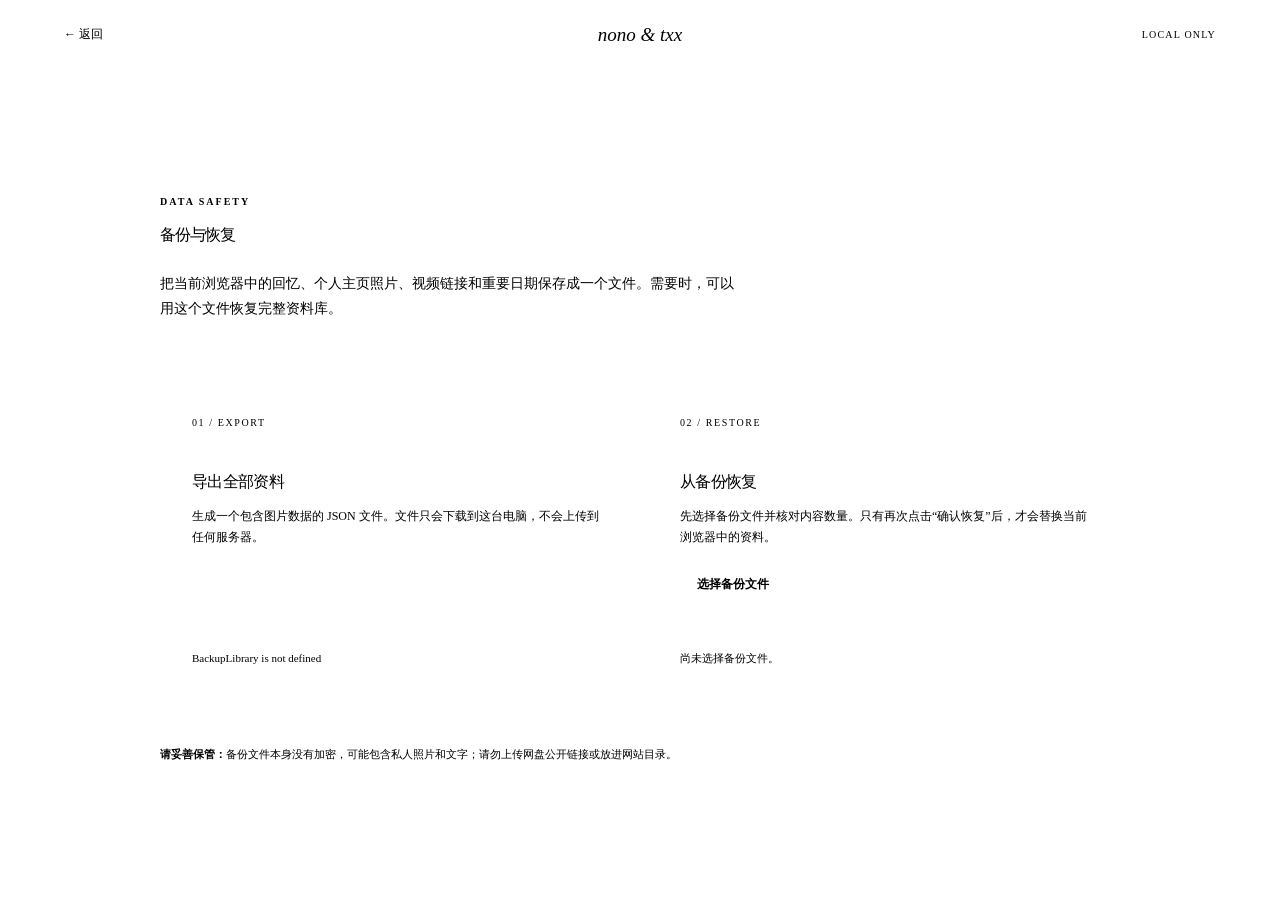
==== backup.html @ c2d9bd1e "Publish public website" ====
<!doctype html>
<html lang="zh-CN">
<head>
  <meta charset="UTF-8"><meta name="viewport" content="width=device-width,initial-scale=1"><meta name="theme-color" content="#fafafa">
  <link rel="icon" type="image/png" href="assets/site-logo-128.png"><link rel="stylesheet" href="assets/page-transitions.css">
  <title>备份与恢复 · nono &amp; txx</title>
  <style>
    :root{font-family:var(--ui-font-sans);color:var(--ui-ink);background:var(--ui-bg)}*{box-sizing:border-box}body{min-width:320px;margin:0;background:var(--ui-bg);-webkit-font-smoothing:antialiased}button,input{font:inherit}button{cursor:pointer}.top{display:grid;height:68px;grid-template-columns:1fr auto 1fr;align-items:center;padding:0 clamp(22px,5vw,76px);border-bottom:1px solid var(--ui-line)}.back{justify-self:start;padding:8px 0;color:var(--ui-muted);border:0;background:none;font-size:12px}.brand{font:italic 19px/1 Georgia,serif}.status{justify-self:end;color:var(--ui-muted);font-size:10px;letter-spacing:.12em}main{width:min(960px,calc(100% - 64px));margin:auto;padding:clamp(72px,10vw,130px) 0 100px}.eyebrow{margin:0 0 18px;color:var(--ui-accent);font-size:10px;font-weight:700;letter-spacing:.2em}.intro{max-width:700px}.intro h1{margin:0;font:500 clamp(48px,7vw,82px)/.95 var(--ui-font-display);letter-spacing:-.06em}.intro>p:last-child{max-width:580px;margin:25px 0 0;color:var(--ui-muted);font-size:14px;line-height:1.8}.grid{display:grid;grid-template-columns:1fr 1fr;gap:16px;margin-top:64px}.card{display:flex;min-height:320px;flex-direction:column;padding:32px;border:1px solid var(--ui-line);border-radius:var(--ui-radius-md);background:var(--ui-surface)}.card-index{color:var(--ui-muted);font-size:10px;letter-spacing:.16em}.card h2{margin:44px 0 13px;font:500 30px/1.1 var(--ui-font-display);letter-spacing:-.04em}.card p{margin:0;color:var(--ui-muted);font-size:12px;line-height:1.75}.card-actions{display:flex;gap:9px;align-items:center;margin-top:auto;padding-top:28px}.primary,.secondary{min-height:42px;padding:0 17px;border-radius:var(--ui-radius-pill);font-size:12px;font-weight:700}.primary{color:#fff;border:1px solid var(--ui-ink);background:var(--ui-ink)}.secondary{color:var(--ui-ink);border:1px solid var(--ui-line);background:transparent}.primary:hover,.secondary:hover{transform:translateY(-1px)}.file{position:relative;overflow:hidden}.file input{position:absolute;inset:0;opacity:0;cursor:pointer}.summary{margin-top:16px;padding:15px 0;border-top:1px solid var(--ui-line);color:var(--ui-muted);font-size:11px;line-height:1.7}.summary b{color:var(--ui-ink);font-weight:600}.notice{margin:30px 0 0;color:var(--ui-muted);font-size:11px;line-height:1.8}.notice strong{color:var(--ui-danger)}.toast{position:fixed;right:28px;bottom:28px;max-width:420px;padding:13px 17px;color:#fff;border-radius:12px;background:var(--ui-ink);box-shadow:var(--ui-shadow-dialog);font-size:12px;opacity:0;transform:translateY(9px);pointer-events:none;transition:opacity .2s,transform .25s var(--ui-ease-out)}.toast.show{opacity:1;transform:none}.toast.error{background:var(--ui-danger)}button:disabled{cursor:wait;opacity:.5}@media(max-width:700px){.top{padding:0 20px}.status{display:none}main{width:min(100% - 36px,960px);padding:62px 0 78px}.grid{grid-template-columns:1fr;margin-top:46px}.card{min-height:280px;padding:25px}.toast{right:18px;bottom:18px;left:18px;text-align:center}}
  </style>
</head>
<body>
  <header class="top"><button class="back" id="back" type="button">← 返回</button><div class="brand">nono &amp; txx</div><span class="status">LOCAL ONLY</span></header>
  <main>
    <section class="intro"><p class="eyebrow">DATA SAFETY</p><h1>备份与恢复</h1><p>把当前浏览器中的回忆、个人主页照片、视频链接和重要日期保存成一个文件。需要时，可以用这个文件恢复完整资料库。</p></section>
    <section class="grid">
      <article class="card"><span class="card-index">01 / EXPORT</span><h2>导出全部资料</h2><p>生成一个包含图片数据的 JSON 文件。文件只会下载到这台电脑，不会上传到任何服务器。</p><div class="card-actions"><button class="primary" id="export" type="button">下载备份</button></div><div class="summary" id="currentSummary">正在读取本地资料…</div></article>
      <article class="card"><span class="card-index">02 / RESTORE</span><h2>从备份恢复</h2><p>先选择备份文件并核对内容数量。只有再次点击“确认恢复”后，才会替换当前浏览器中的资料。</p><div class="card-actions"><label class="secondary file">选择备份文件<input id="importFile" type="file" accept="application/json,.json"></label><button class="primary" id="restore" type="button" hidden>确认恢复</button></div><div class="summary" id="importSummary">尚未选择备份文件。</div></article>
    </section>
    <p class="notice"><strong>请妥善保管：</strong>备份文件本身没有加密，可能包含私人照片和文字；请勿上传网盘公开链接或放进网站目录。</p>
  </main>
  <div class="toast" id="toast" role="status" aria-live="polite"></div>
  <script src="assets/video-library.js"></script>
  <script src="assets/backup-library.js"></script>
  <script>
    const $=id=>document.getElementById(id);let pending=null,timer=0;
    const describe=value=>`回忆 ${value.memories} · 个人照片 ${value.profiles} · 视频 ${value.videos} · 日期 ${value.dates}`;
    function toast(message,error=false){clearTimeout(timer);$('toast').textContent=message;$('toast').classList.toggle('error',error);$('toast').classList.add('show');timer=setTimeout(()=>$('toast').classList.remove('show'),2600)}
    async function refresh(){try{const data=await BackupLibrary.snapshot();$('currentSummary').innerHTML=`当前内容：<b>${describe(BackupLibrary.counts(data))}</b>`}catch(error){$('currentSummary').textContent=error.message;toast(error.message,true)}}
    $('export').onclick=async()=>{const button=$('export');button.disabled=true;try{const data=await BackupLibrary.snapshot();BackupLibrary.download(data);toast('备份文件已生成。')}catch(error){toast(error.message||'备份失败，请重试。',true)}finally{button.disabled=false}};
    $('importFile').onchange=async()=>{pending=null;$('restore').hidden=true;const file=$('importFile').files[0];if(!file){$('importSummary').textContent='尚未选择备份文件。';return}try{pending=await BackupLibrary.fromFile(file);const count=BackupLibrary.counts(pending);$('importSummary').innerHTML=`文件日期：<b>${new Date(pending.createdAt).toLocaleString('zh-CN')}</b><br>包含：<b>${describe(count)}</b>`;$('restore').hidden=false}catch(error){$('importSummary').textContent=error.message;toast(error.message,true)}};
    $('restore').onclick=async()=>{if(!pending)return;if(!confirm('恢复会替换当前浏览器中的回忆、个人照片、视频和重要日期。确定继续吗？'))return;const button=$('restore');button.disabled=true;try{await BackupLibrary.restore(pending);toast('恢复完成，资料已重新载入。');pending=null;$('importFile').value='';button.hidden=true;$('importSummary').textContent='恢复完成。你可以返回各页面检查内容。';await refresh()}catch(error){toast(error.message||'恢复失败，原有资料已尽力保留。',true)}finally{button.disabled=false}};
    $('back').onclick=()=>{if(sessionStorage.getItem('nono-index-parent')==='1'&&history.length>1){sessionStorage.removeItem('nono-index-parent');sessionStorage.setItem('nono-index-reset','1');history.back()}else location.replace('index.html')};
    refresh();
  </script>
</body>
</html>
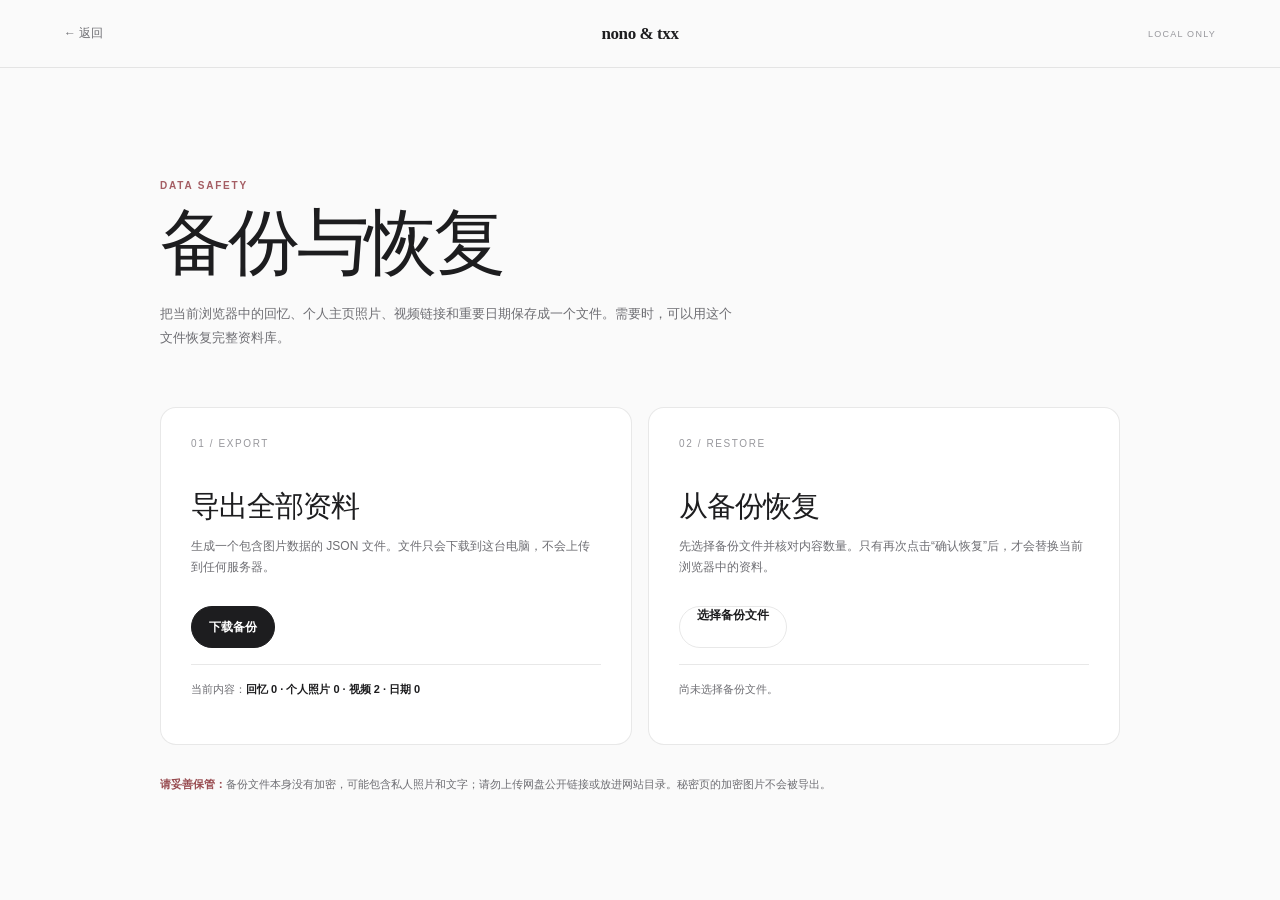
==== commit 25b26bc1: "Refresh public site design" ====
--- a/backup.html
+++ b/backup.html
@@ -5,7 +5,7 @@
   <link rel="icon" type="image/png" href="assets/site-logo-128.png"><link rel="stylesheet" href="assets/page-transitions.css">
   <title>备份与恢复 · nono &amp; txx</title>
   <style>
-    :root{font-family:var(--ui-font-sans);color:var(--ui-ink);background:var(--ui-bg)}*{box-sizing:border-box}body{min-width:320px;margin:0;background:var(--ui-bg);-webkit-font-smoothing:antialiased}button,input{font:inherit}button{cursor:pointer}.top{display:grid;height:68px;grid-template-columns:1fr auto 1fr;align-items:center;padding:0 clamp(22px,5vw,76px);border-bottom:1px solid var(--ui-line)}.back{justify-self:start;padding:8px 0;color:var(--ui-muted);border:0;background:none;font-size:12px}.brand{font:italic 19px/1 Georgia,serif}.status{justify-self:end;color:var(--ui-muted);font-size:10px;letter-spacing:.12em}main{width:min(960px,calc(100% - 64px));margin:auto;padding:clamp(72px,10vw,130px) 0 100px}.eyebrow{margin:0 0 18px;color:var(--ui-accent);font-size:10px;font-weight:700;letter-spacing:.2em}.intro{max-width:700px}.intro h1{margin:0;font:500 clamp(48px,7vw,82px)/.95 var(--ui-font-display);letter-spacing:-.06em}.intro>p:last-child{max-width:580px;margin:25px 0 0;color:var(--ui-muted);font-size:14px;line-height:1.8}.grid{display:grid;grid-template-columns:1fr 1fr;gap:16px;margin-top:64px}.card{display:flex;min-height:320px;flex-direction:column;padding:32px;border:1px solid var(--ui-line);border-radius:var(--ui-radius-md);background:var(--ui-surface)}.card-index{color:var(--ui-muted);font-size:10px;letter-spacing:.16em}.card h2{margin:44px 0 13px;font:500 30px/1.1 var(--ui-font-display);letter-spacing:-.04em}.card p{margin:0;color:var(--ui-muted);font-size:12px;line-height:1.75}.card-actions{display:flex;gap:9px;align-items:center;margin-top:auto;padding-top:28px}.primary,.secondary{min-height:42px;padding:0 17px;border-radius:var(--ui-radius-pill);font-size:12px;font-weight:700}.primary{color:#fff;border:1px solid var(--ui-ink);background:var(--ui-ink)}.secondary{color:var(--ui-ink);border:1px solid var(--ui-line);background:transparent}.primary:hover,.secondary:hover{transform:translateY(-1px)}.file{position:relative;overflow:hidden}.file input{position:absolute;inset:0;opacity:0;cursor:pointer}.summary{margin-top:16px;padding:15px 0;border-top:1px solid var(--ui-line);color:var(--ui-muted);font-size:11px;line-height:1.7}.summary b{color:var(--ui-ink);font-weight:600}.notice{margin:30px 0 0;color:var(--ui-muted);font-size:11px;line-height:1.8}.notice strong{color:var(--ui-danger)}.toast{position:fixed;right:28px;bottom:28px;max-width:420px;padding:13px 17px;color:#fff;border-radius:12px;background:var(--ui-ink);box-shadow:var(--ui-shadow-dialog);font-size:12px;opacity:0;transform:translateY(9px);pointer-events:none;transition:opacity .2s,transform .25s var(--ui-ease-out)}.toast.show{opacity:1;transform:none}.toast.error{background:var(--ui-danger)}button:disabled{cursor:wait;opacity:.5}@media(max-width:700px){.top{padding:0 20px}.status{display:none}main{width:min(100% - 36px,960px);padding:62px 0 78px}.grid{grid-template-columns:1fr;margin-top:46px}.card{min-height:280px;padding:25px}.toast{right:18px;bottom:18px;left:18px;text-align:center}}
+    :root{font-family:var(--ui-font-sans);color:var(--ui-ink);background:var(--ui-bg)}*{box-sizing:border-box}body{min-width:320px;margin:0;background:var(--ui-bg);-webkit-font-smoothing:antialiased}button,input{font:inherit}button{cursor:pointer}.top{position:sticky;top:0;z-index:5;display:grid;height:var(--ui-header-height);grid-template-columns:1fr auto 1fr;align-items:center;padding:0 var(--ui-page-gutter);border-bottom:1px solid var(--ui-line);background:rgba(250,250,250,.94)}.back{justify-self:start;padding:8px 0;color:var(--ui-muted);border:0;background:none;font-size:12px}.brand{font:600 17px/1 var(--ui-font-display);letter-spacing:-.025em}.status{justify-self:end;color:var(--ui-faint);font-size:9px;letter-spacing:.14em}main{width:min(960px,calc(100% - 64px));margin:auto;padding:clamp(72px,9vw,112px) 0 100px}.eyebrow{margin:0 0 16px;color:var(--ui-accent);font-size:10px;font-weight:700;letter-spacing:.18em}.intro{max-width:700px}.intro h1{margin:0;font:500 clamp(48px,6vw,72px)/1.02 var(--ui-font-display);letter-spacing:-.05em}.intro>p:last-child{max-width:580px;margin:22px 0 0;color:var(--ui-muted);font-size:13px;line-height:1.8}.grid{display:grid;grid-template-columns:1fr 1fr;gap:16px;margin-top:58px}.card{display:flex;min-height:306px;flex-direction:column;padding:30px;border:1px solid var(--ui-line);border-radius:var(--ui-radius-md);background:var(--ui-surface);box-shadow:none;transition:transform .22s var(--ui-ease-out),box-shadow .22s ease}.card:hover{box-shadow:var(--ui-shadow-card);transform:translateY(-2px)}.card-index{color:var(--ui-faint);font-size:10px;letter-spacing:.16em}.card h2{margin:42px 0 13px;font:500 29px/1.1 var(--ui-font-display);letter-spacing:-.035em}.card p{margin:0;color:var(--ui-muted);font-size:12px;line-height:1.75}.card-actions{display:flex;gap:9px;align-items:center;margin-top:auto;padding-top:28px}.primary,.secondary{min-height:42px;padding:0 17px;border-radius:var(--ui-radius-pill);font-size:12px;font-weight:700;transition:transform .2s var(--ui-ease-out),background .2s ease}.primary{color:#fff;border:1px solid var(--ui-ink);background:var(--ui-ink)}.secondary{color:var(--ui-ink);border:1px solid var(--ui-line);background:transparent}.primary:hover,.secondary:hover{transform:translateY(-1px)}.file{position:relative;overflow:hidden}.file input{position:absolute;inset:0;opacity:0;cursor:pointer}.summary{margin-top:16px;padding:15px 0;border-top:1px solid var(--ui-line);color:var(--ui-muted);font-size:11px;line-height:1.7}.summary b{color:var(--ui-ink);font-weight:600}.notice{margin:30px 0 0;color:var(--ui-muted);font-size:11px;line-height:1.8}.notice strong{color:var(--ui-danger)}.toast{position:fixed;right:28px;bottom:28px;max-width:420px;padding:13px 17px;color:#fff;border-radius:12px;background:var(--ui-ink);box-shadow:var(--ui-shadow-dialog);font-size:12px;opacity:0;transform:translateY(9px);pointer-events:none;transition:opacity .2s,transform .25s var(--ui-ease-out)}.toast.show{opacity:1;transform:none}.toast.error{background:var(--ui-danger)}button:disabled{cursor:wait;opacity:.5}@media(max-width:700px){.top{padding:0 20px}.status{display:none}main{width:min(100% - 36px,960px);padding:62px 0 78px}.grid{grid-template-columns:1fr;margin-top:46px}.card{min-height:280px;padding:25px}.toast{right:18px;bottom:18px;left:18px;text-align:center}}
   </style>
 </head>
 <body>
@@ -16,7 +16,7 @@
       <article class="card"><span class="card-index">01 / EXPORT</span><h2>导出全部资料</h2><p>生成一个包含图片数据的 JSON 文件。文件只会下载到这台电脑，不会上传到任何服务器。</p><div class="card-actions"><button class="primary" id="export" type="button">下载备份</button></div><div class="summary" id="currentSummary">正在读取本地资料…</div></article>
       <article class="card"><span class="card-index">02 / RESTORE</span><h2>从备份恢复</h2><p>先选择备份文件并核对内容数量。只有再次点击“确认恢复”后，才会替换当前浏览器中的资料。</p><div class="card-actions"><label class="secondary file">选择备份文件<input id="importFile" type="file" accept="application/json,.json"></label><button class="primary" id="restore" type="button" hidden>确认恢复</button></div><div class="summary" id="importSummary">尚未选择备份文件。</div></article>
     </section>
-    <p class="notice"><strong>请妥善保管：</strong>备份文件本身没有加密，可能包含私人照片和文字；请勿上传网盘公开链接或放进网站目录。</p>
+    <p class="notice"><strong>请妥善保管：</strong>备份文件本身没有加密，可能包含私人照片和文字；请勿上传网盘公开链接或放进网站目录。秘密页的加密图片不会被导出。</p>
   </main>
   <div class="toast" id="toast" role="status" aria-live="polite"></div>
   <script src="assets/video-library.js"></script>
--- a/assets/page-transitions.css
+++ b/assets/page-transitions.css
@@ -0,0 +1,121 @@
+@view-transition{navigation:auto}
+
+:root{
+  --ui-bg:#fafafa;
+  --ui-bg-soft:#f5f5f3;
+  --ui-surface:#fff;
+  --ui-surface-soft:#f1f0ed;
+  --ui-ink:#1d1d1f;
+  --ui-muted:#6e6e73;
+  --ui-faint:#97979c;
+  --ui-line:rgba(29,29,31,.1);
+  --ui-accent:#a45d63;
+  --ui-danger:#984b50;
+  --ui-font-sans:-apple-system,BlinkMacSystemFont,"SF Pro Text","PingFang SC","Microsoft YaHei",sans-serif;
+  --ui-font-display:"Noto Serif SC","Songti SC","STSong",serif;
+  --ui-radius-sm:10px;
+  --ui-radius-md:16px;
+  --ui-radius-lg:22px;
+  --ui-radius-pill:999px;
+  --ui-content:1200px;
+  --ui-reading:720px;
+  --ui-header-height:68px;
+  --ui-page-gutter:clamp(24px,5vw,72px);
+  --ui-section-gap:clamp(72px,9vw,124px);
+  --ui-shadow-card:0 6px 24px rgba(20,20,22,.055);
+  --ui-shadow-hover:0 14px 38px rgba(20,20,22,.08);
+  --ui-shadow-dialog:0 24px 72px rgba(20,20,22,.16);
+  --ui-fast:.16s;
+  --ui-medium:.3s;
+  --ui-slow:.44s;
+  --ui-ease-out:cubic-bezier(.16,1,.3,1);
+  --ui-focus:rgba(164,93,99,.58);
+}
+
+html{background:var(--ui-bg);-webkit-font-smoothing:antialiased;text-rendering:optimizeLegibility}
+
+::selection{color:var(--ui-ink);background:rgba(164,93,99,.18)}
+
+:where(button,a,input,textarea,select,summary):focus-visible{
+  outline:2px solid var(--ui-focus);
+  outline-offset:3px;
+}
+
+body>:is(.top,.topbar,.site-header){
+  animation:shell-in .4s .04s cubic-bezier(.16,1,.3,1) both;
+}
+
+:is(.intro,.collection-head,.hero-copy,.lock-card)>*{
+  animation:content-in .48s cubic-bezier(.16,1,.3,1) both;
+}
+
+:is(.intro,.collection-head,.hero-copy,.lock-card)>:nth-child(2){animation-delay:.06s}
+:is(.intro,.collection-head,.hero-copy,.lock-card)>:nth-child(3){animation-delay:.11s}
+:is(.intro,.collection-head,.hero-copy,.lock-card)>:nth-child(n+4){animation-delay:.15s}
+
+dialog{
+  opacity:0;
+  transform:translateY(12px) scale(.985);
+  transition:opacity .22s ease,transform .32s var(--ui-ease-out),overlay .32s allow-discrete,display .32s allow-discrete;
+}
+
+dialog[open]{
+  opacity:1;
+  transform:none;
+}
+
+@starting-style{
+  dialog[open]{opacity:0;transform:translateY(12px) scale(.985)}
+}
+
+::view-transition-old(root){
+  animation:page-out .24s cubic-bezier(.4,0,1,1) both;
+}
+
+::view-transition-new(root){
+  animation:page-in .42s var(--ui-ease-out) both;
+}
+
+@keyframes page-out{
+  to{opacity:0;transform:scale(.994)}
+}
+
+@keyframes page-in{
+  from{opacity:0;transform:translateY(7px) scale(.997)}
+}
+
+@keyframes shell-in{
+  from{opacity:0;transform:translateY(-5px)}
+}
+
+@keyframes content-in{
+  from{opacity:0;transform:translateY(9px)}
+}
+
+.back{
+  transition:opacity .18s ease,transform .22s cubic-bezier(.2,.8,.2,1);
+}
+
+.back:hover{
+  opacity:.62;
+  transform:translateX(-2px);
+}
+
+.back:focus-visible{
+  outline-color:var(--ui-focus);
+  outline-offset:4px;
+  border-radius:4px;
+}
+
+@media(prefers-reduced-motion:reduce){
+  html{scroll-behavior:auto!important}
+  *,*::before,*::after{
+    animation-duration:.01ms!important;
+    animation-iteration-count:1!important;
+    transition-duration:.01ms!important;
+    transition-delay:0s!important;
+    scroll-behavior:auto!important;
+  }
+  ::view-transition-old(root),::view-transition-new(root){animation:none!important}
+  dialog{transform:none}
+}
